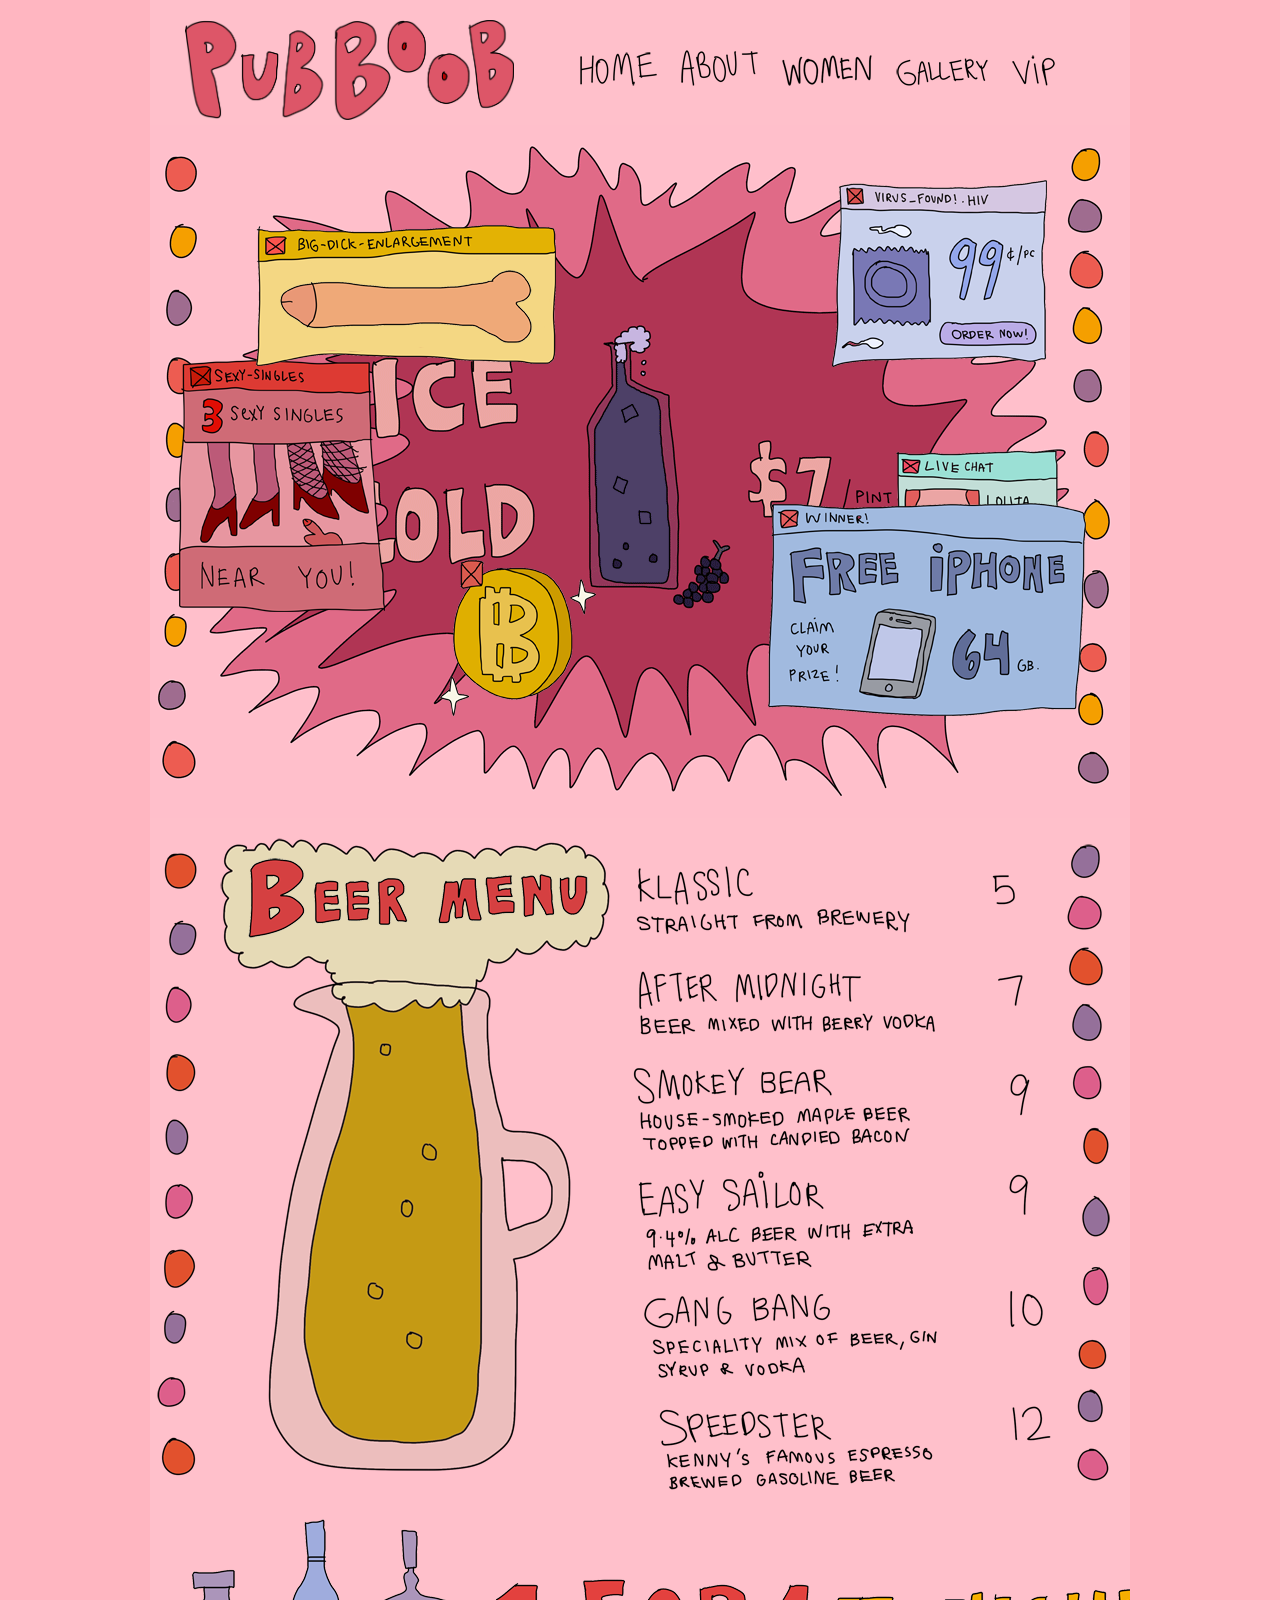
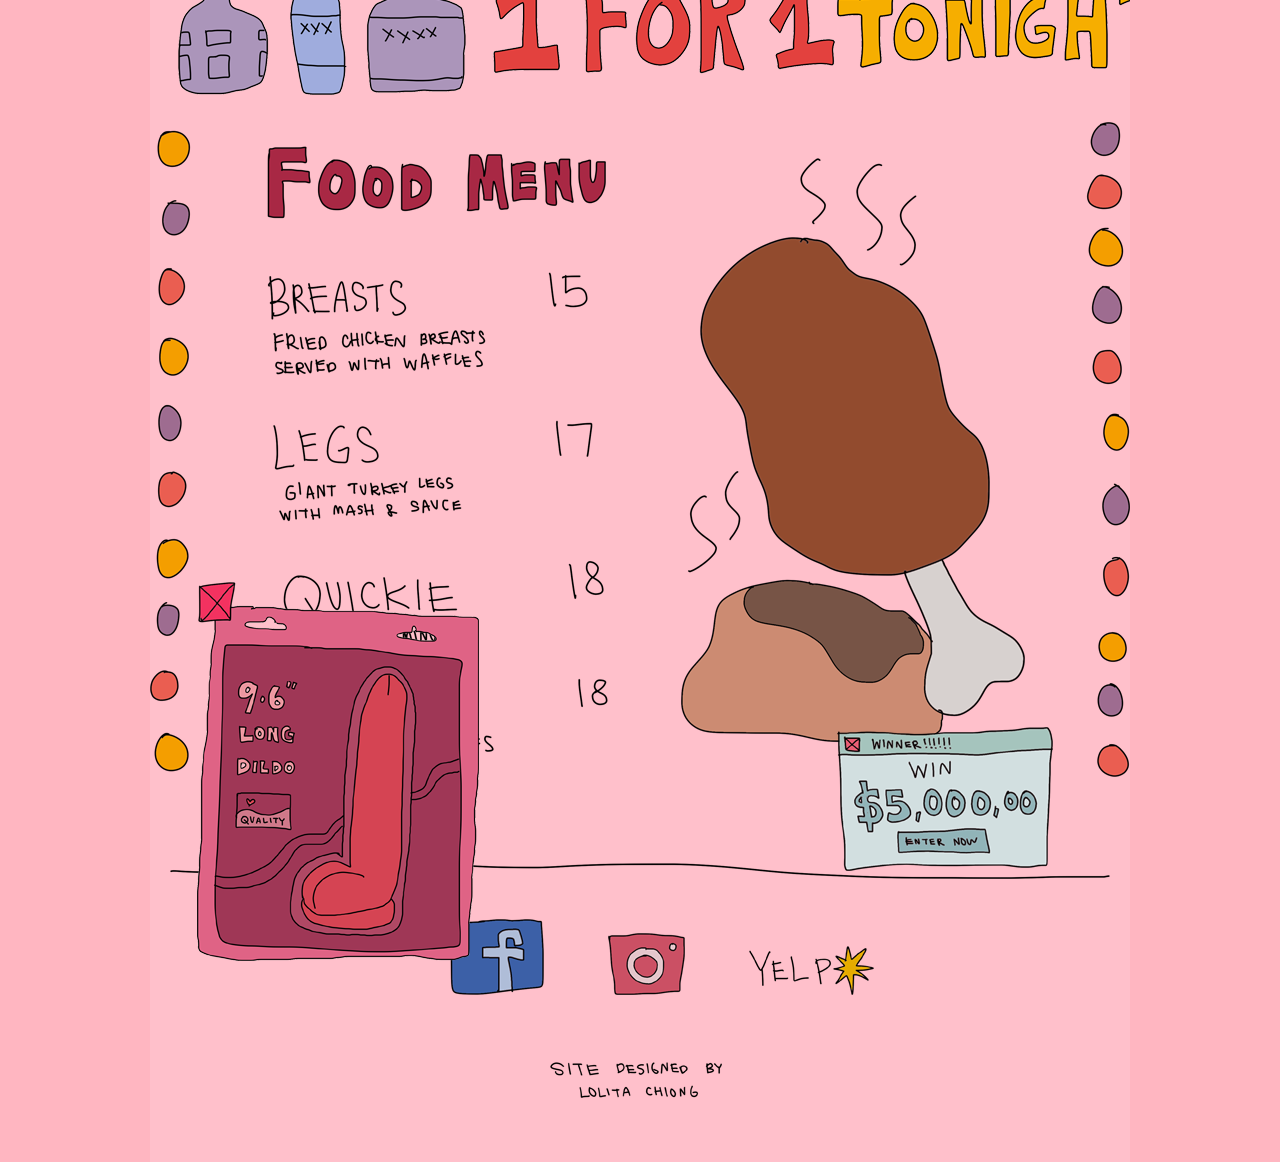
==== index.html @ 2d3bf03f "init" ====
<!doctype html>
<html>
<head>
<meta charset="UTF-8">
<style>
	body { height: 100vh; }
	*    { cursor: url( images/cursor.png) , default; }
	
	ul {
    list-style-type: none;
    margin: 0;
    padding: 0;
}
	


	
</style>	
<title>Pub Boob</title>
</head>
	
    <script src="javascript/pubboob.js"></script>
	
	<link rel="stylesheet" type="text/css" href="css/pubboob-home.css">
	
<body>
	
	
	<div class="header">
		<img src="images/logo.png" alt="logo" height="100px">
	</div>
	
   <div class="nav">

	<ul>
  <li><a href="index.html"><img src="images/home.png" alt="home"></a></li>
  <li><a href="../../news.asp"><img src="images/about.png" alt="about"></a></li>
  <li><a href="../../women.asp"><img src="images/women.png" alt="women" height= "31"></a></li>
  <li><a href="../../gallery.asp"><img src="images/gallery.png" alt="gallery"></a></li>
  <li><a href="../../vip.asp"><img src="images/vip.png" alt="vip"></a></li>
</ul>
	   </div>
	
		
	
	<div class="home-gif">
	<img src="images/pub-boob.gif" alt="home-gif">	
	</div>
	
	<div class="virus-ad" onclick="this.remove()">
	<img src="images/virus-ad.png" alt="virus">
	</div>	
	
	<div class="sexy-single-ad" onclick="this.remove()">
	<img src="images/sexy-singles-ad.png" alt="sexysingle">
	</div>
	
	<div class="livechat" onclick="this.remove()">
	<img src="images/livechat.png" alt="livechat">
	</div>
	
	<div class="freeiphone" onclick="this.remove()">
	<img src="images/freeiphone.png" alt="freeiphone">
	</div>
	
	<div class="bigdick" onclick="this.remove()">
	<img src="images/bigdick.png" alt="bigdick">	
	</div>

	
	<div class="bitcoin" onclick="this.remove()">
	<img src="images/bitcoin.png" alt="bitcoin">
	</div>
	
	
	<div class="beer-menu">
		<img src= "images/beer menu.png" alt="beermenu">
	<div class="mainarray">
	<div class= "array1">
	<img src= "images/bottle array.png" alt="array"></div>	
	<div class= "array2">
		<img src= "images/bottle array.png" alt="array2"></div>	
	</div>
	</div>

	
	<div class="food-menu"><img src= "images/food menu.png" alt="foodmenu"></div>
	
	<div class="footer">
		<img src= "images/footer line.png" alt="line">
		<br>
		<br>
		<br>
	<ul2>
  <li2><a href="../../default.asp"><img src="images/facebook-logo.png" alt="facebook"></a></li2>
  <li2><a href="../../news.asp"><img src="images/instagram-logo.png" alt="instagram"></a></li2>
  <li2><a href="../../women.asp"><img src="images/yelp.png" alt="yelp"></a></li2>
</ul2>	
	</div>
	
	<div class="end">
	<img src= "images/end.png" alt="end">
		
	<div class="money" onclick="this.remove()">
	<img src="images/money.png" alt="money"></div>
	<div class="dildo" onclick="this.remove()">
	<img src="images/didlo.png" alt="dildo">		
	</div>
	</div>
	
<audio src="music/Best Jazz Piano Ever No Copyright Royalty Free.mp3" controls  autoplay loop></audio>
	
</body>
	
	
	
</html>
---- css/pubboob-home.css ----
@charset "UTF-8";
/* CSS Document */

body {
	margin-top:0;
	margin-bottom:0;
	width: 980px;
	background-color:lightpink;
	margin: 0 auto; 
}




.content {
	width: 100%;
	max-width: 600px;
	padding: 20px 40px;
	text-align: center;
}

.header {
    height: 85px;
    width: 360px;
	padding-left: 35px;
	padding-top:20px;
	padding-bottom: 20px;
    background-color:pink;
	float:left;
		
}

.nav {
    height: 85px;
    width: 540px;
	padding:20px;
    background-color:pink;
	float:right;
	
}

ul {
    list-style-type: none;
    margin: 0px;
    padding-top:30px ;}

li {
	display: inline;}

li a {
    padding: 10px;}

li a:hover 
     {
    -webkit-filter: invert(100%) !important;}

.home-gif {
	background-color:pink;
}

@keyframes float {
	0% {
		transform: translatey(0px);
	}
	50% {

		transform: translatey(-15px);
	}
	100% {
		transform: translatey(0px);
	}
}

.virus-ad {
	transform: translatey(0px);
	animation: float 3.5s ease-in-out infinite;
	position: absolute;
	top: 20%;
	left: 65%;
}

.sexy-single-ad  {
	transform: translatey(0px);
	animation: float 6s ease-in-out infinite;
	position: absolute;
	top: 40%;
	left: 14%;
}

.livechat
{
	position: absolute;
	top: 50%;
	left: 70%;
}


.bigdick
{
	position: absolute;
	top: 25%;
	left: 20%;
}


.freeiphone
{   transform: translatey(0px);
	animation: float 6s ease-out infinite;
	position: absolute;
	bottom: 20%;
	left: 60%;
}

.bitcoin  {
	transform: translatex(5px);
	animation: float 3s infinite;
	position: absolute;
	bottom: 20%;
	left: 34%;
}


.beer-menu {
    height: 900px;
    width: 980px;
    background-color:pink;
}

.mainarray {overflow: hidden;
    white-space: nowrap;}

.array1{
  display: inline-block;
  animation: marquee 10s linear infinite;
}

.array2{
  display: inline-block;
  animation: marquee2 10s linear infinite;
	animation-delay: 5s;}

@keyframes marquee {
  from {
    transform: translateX(100%);
  }
  to {
    transform: translateX(-100%);
  }
}

@keyframes marquee2 {
  from {
    transform: translateX(0%);
  }
  to {
    transform: translateX(-200%);
  }
}

.food-menu {
    height: 700px;
    width: 980px;
    background-color:pink;
}

.footer {
    height: 200px;
    width: 960px;
    background-color:pink;
	padding-top: 40px;
	padding-left: 20px;
}

ul2 {
    list-style-type: none;
    margin: 0px;
    padding-top:100px;
	padding-left:250px;
}

li2 {
	display: inline;
}

li2 a {
    padding: 30px;}

li2 a:hover 
     { -webkit-filter: invert(100%) !important; }


.end {
    height: 100px;
    width: 580px;
    background-color:pink;
	padding-left: 400px;
}

.money
{   transform: translatex(5px);
	animation: float 3s ease-in-out infinite;
	position: absolute;
	bottom: -175%;
	left: 65%;
}
.dildo
{   transform: translatex(5px);
	animation: float 6s ease-in-out infinite;
	position: absolute;
	bottom: -185%;
	left: 15%;
}

audio {display: none;}
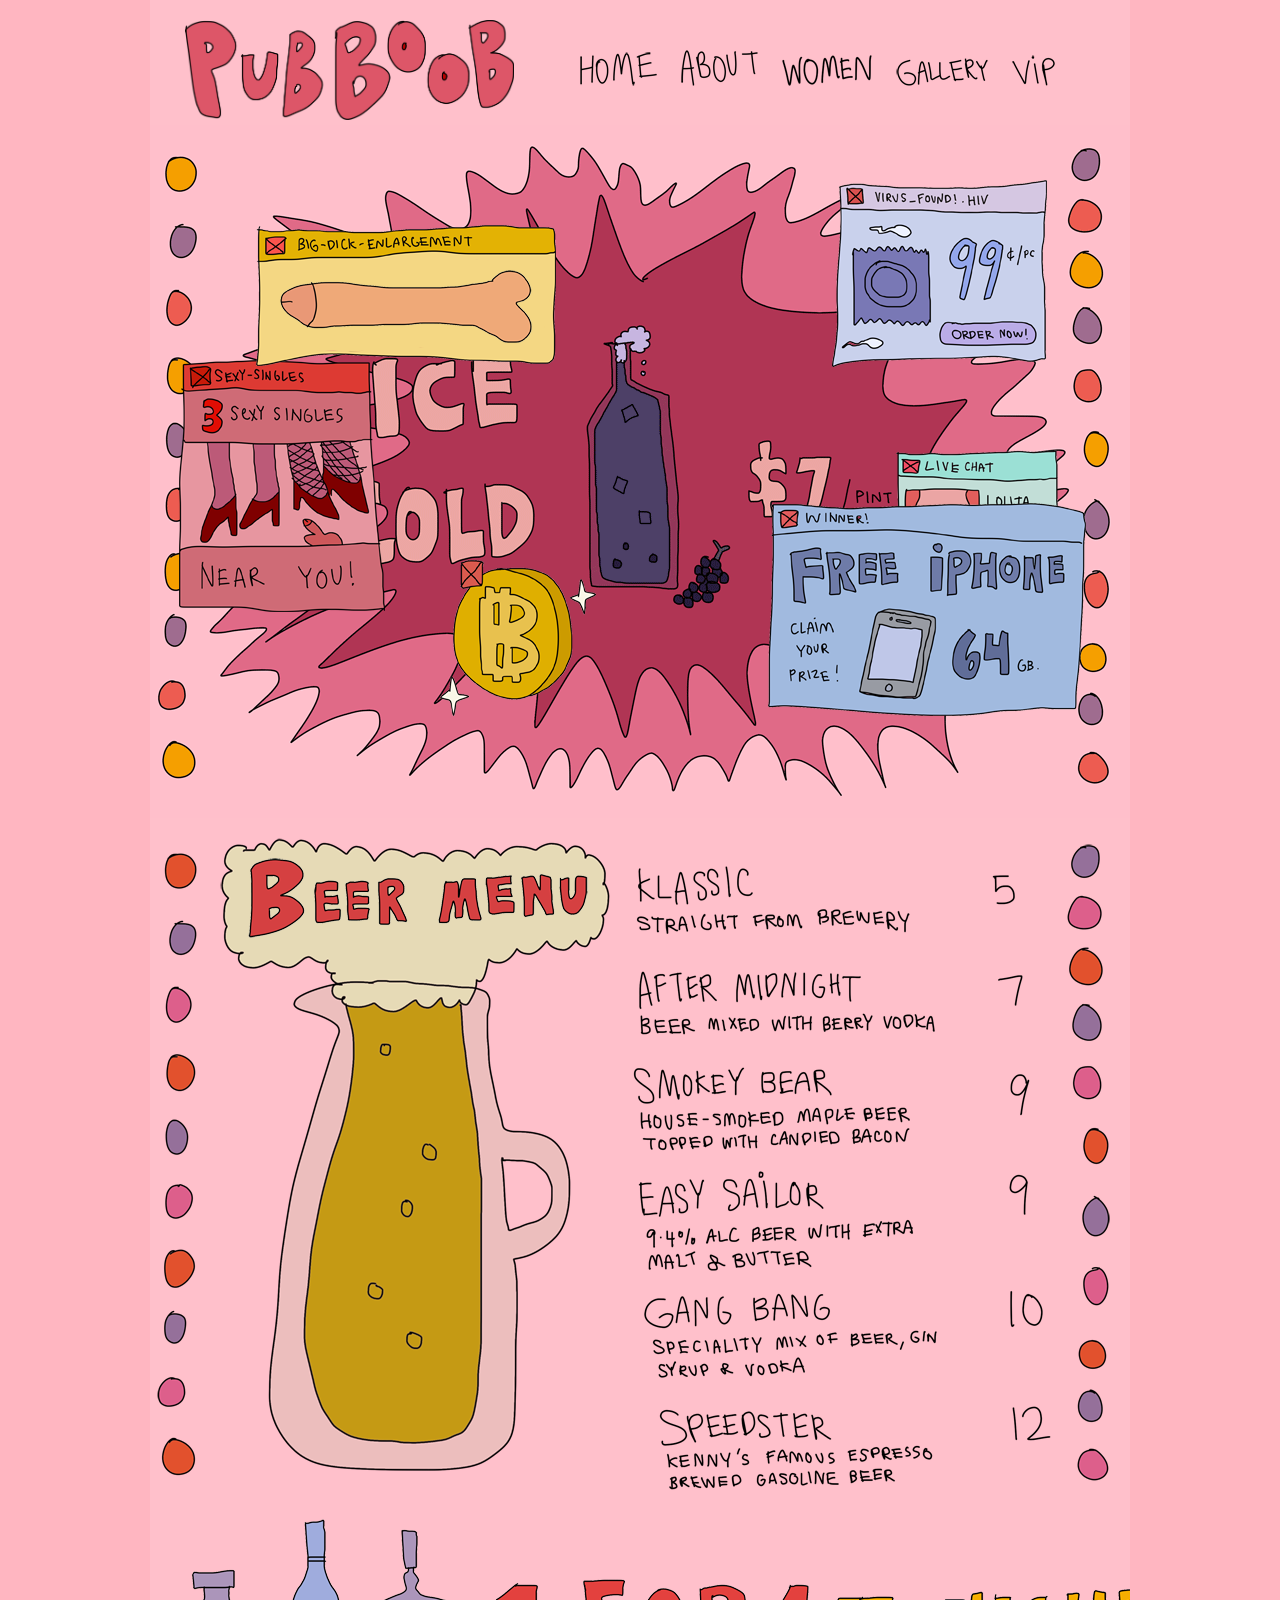
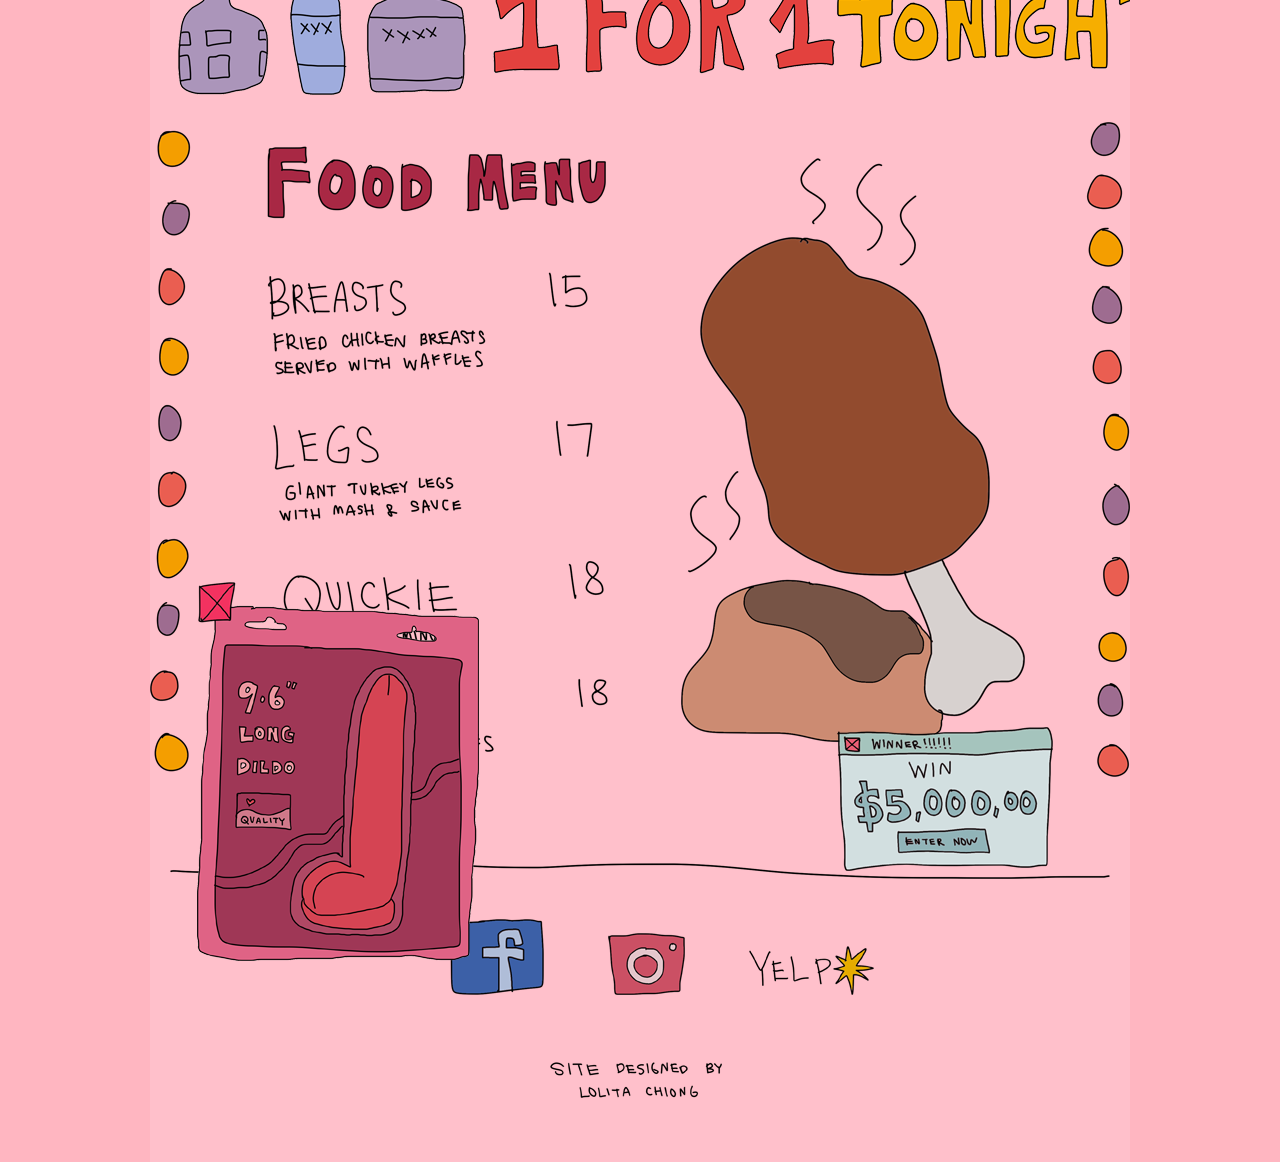
==== commit 76318012: "Update index.html" ====
--- a/index.html
+++ b/index.html
@@ -34,10 +34,10 @@
 
 	<ul>
   <li><a href="index.html"><img src="images/home.png" alt="home"></a></li>
-  <li><a href="../../news.asp"><img src="images/about.png" alt="about"></a></li>
-  <li><a href="../../women.asp"><img src="images/women.png" alt="women" height= "31"></a></li>
-  <li><a href="../../gallery.asp"><img src="images/gallery.png" alt="gallery"></a></li>
-  <li><a href="../../vip.asp"><img src="images/vip.png" alt="vip"></a></li>
+  <li><a href="pubboob-about.html"><img src="images/about.png" alt="about"></a></li>
+  <li><a href="#"><img src="images/women.png" alt="women" height= "31"></a></li>
+  <li><a href="#"><img src="images/gallery.png" alt="gallery"></a></li>
+  <li><a href="#"><img src="images/vip.png" alt="vip"></a></li>
 </ul>
 	   </div>
 	
@@ -92,9 +92,9 @@
 		<br>
 		<br>
 	<ul2>
-  <li2><a href="../../default.asp"><img src="images/facebook-logo.png" alt="facebook"></a></li2>
-  <li2><a href="../../news.asp"><img src="images/instagram-logo.png" alt="instagram"></a></li2>
-  <li2><a href="../../women.asp"><img src="images/yelp.png" alt="yelp"></a></li2>
+  <li2><a href="#"><img src="images/facebook-logo.png" alt="facebook"></a></li2>
+  <li2><a href="#"><img src="images/instagram-logo.png" alt="instagram"></a></li2>
+  <li2><a href="#"><img src="images/yelp.png" alt="yelp"></a></li2>
 </ul2>	
 	</div>
 	
